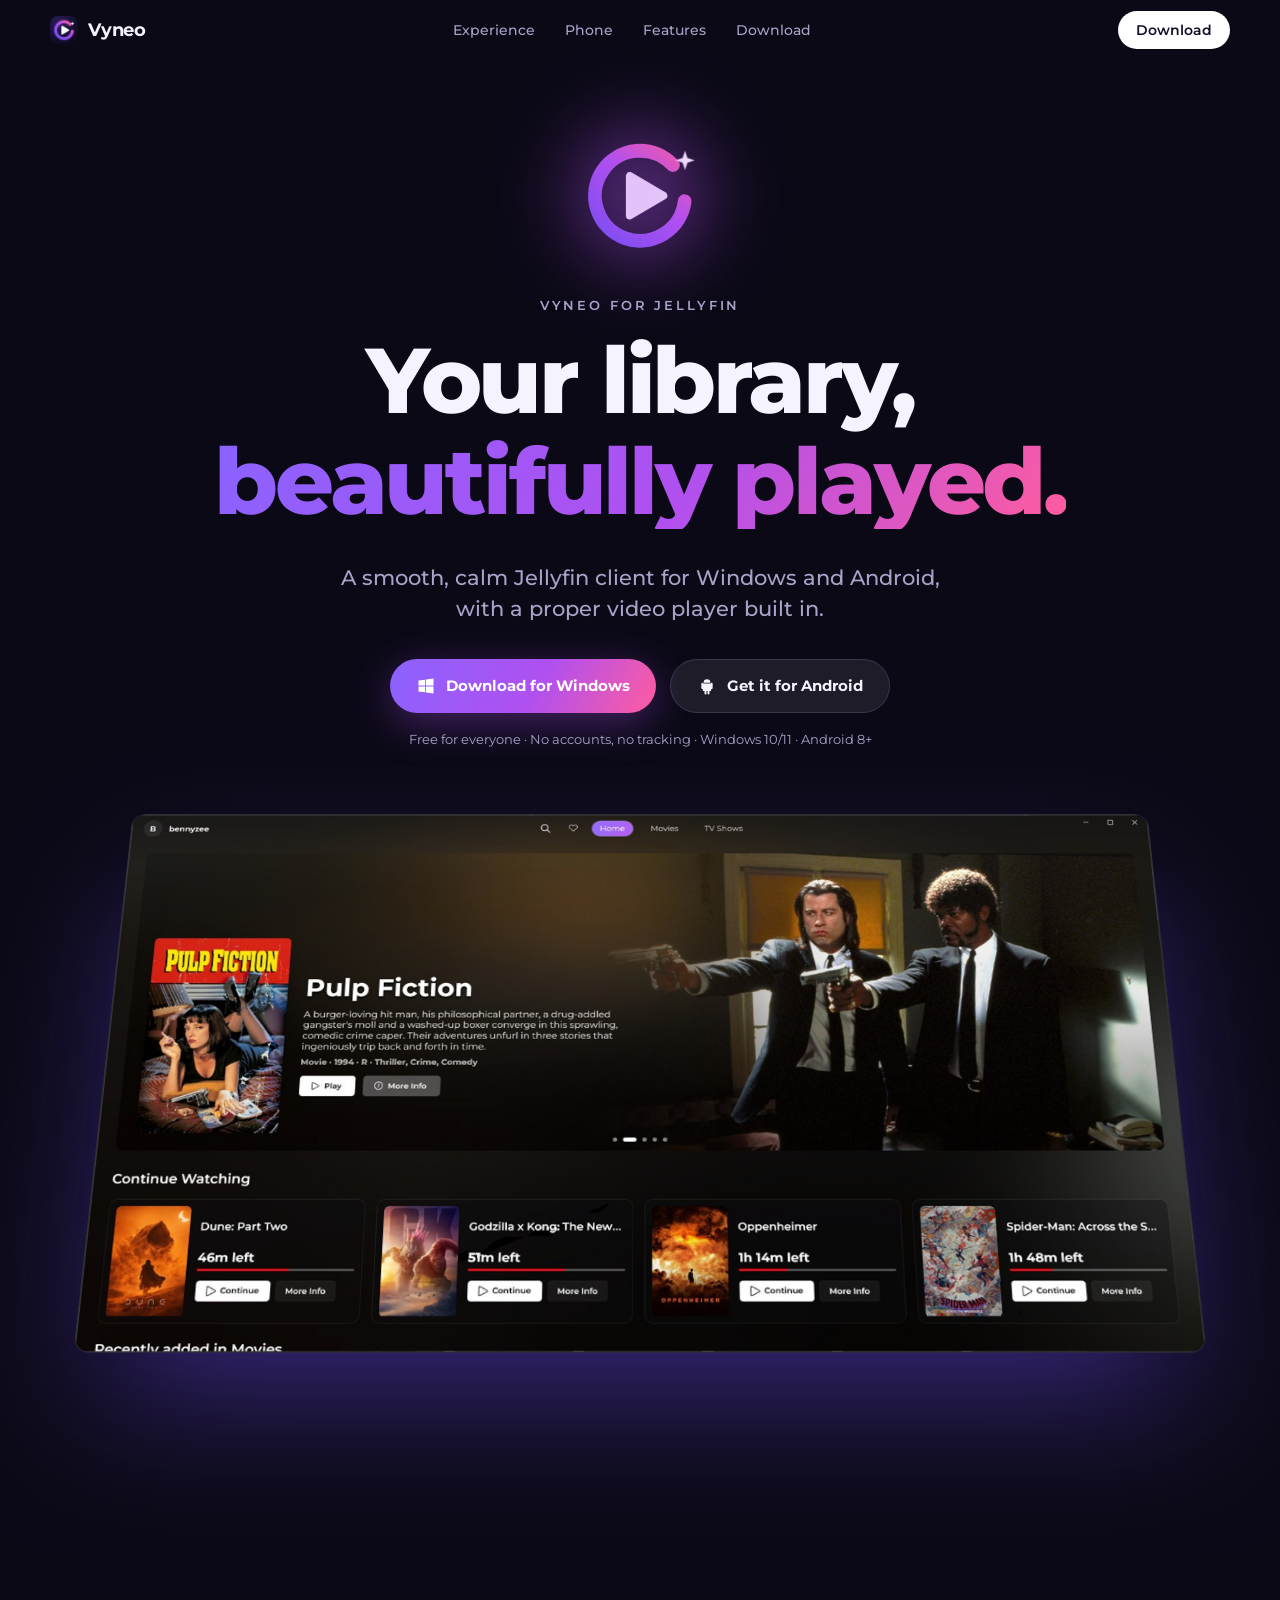
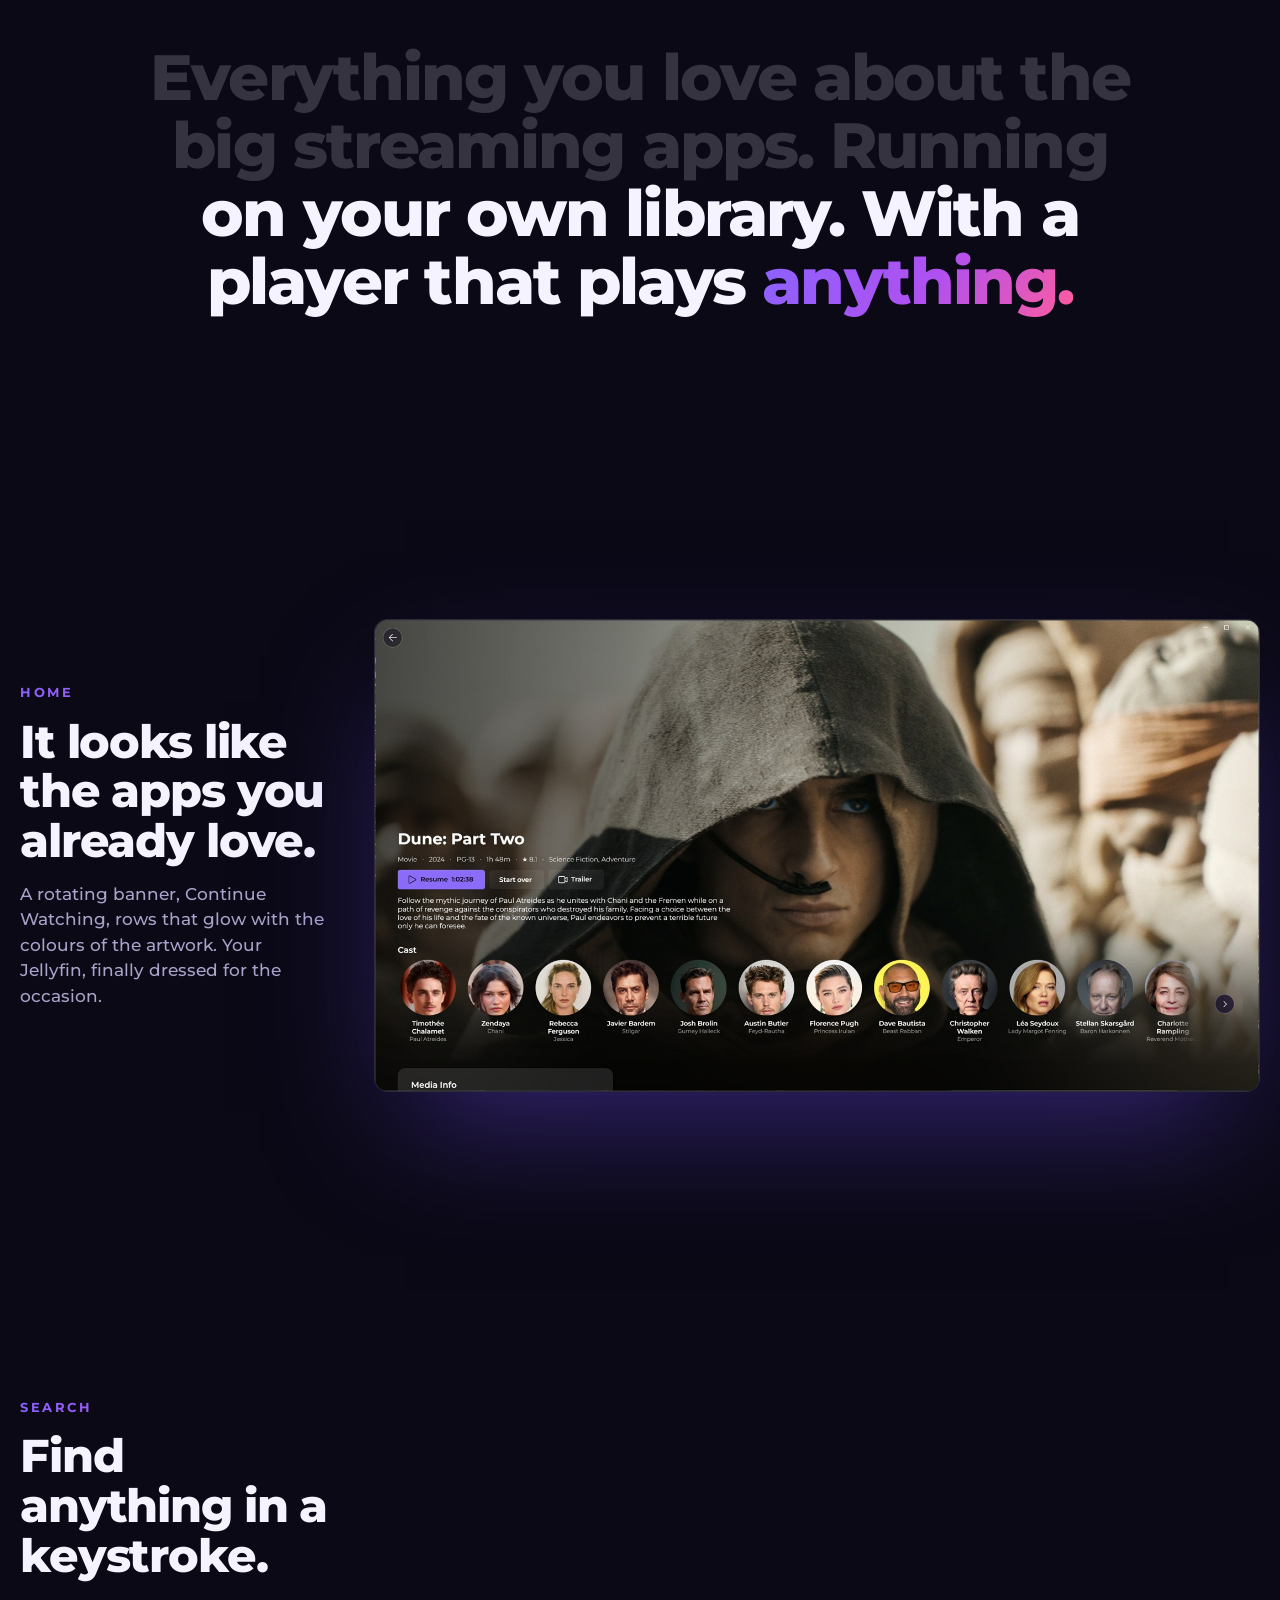
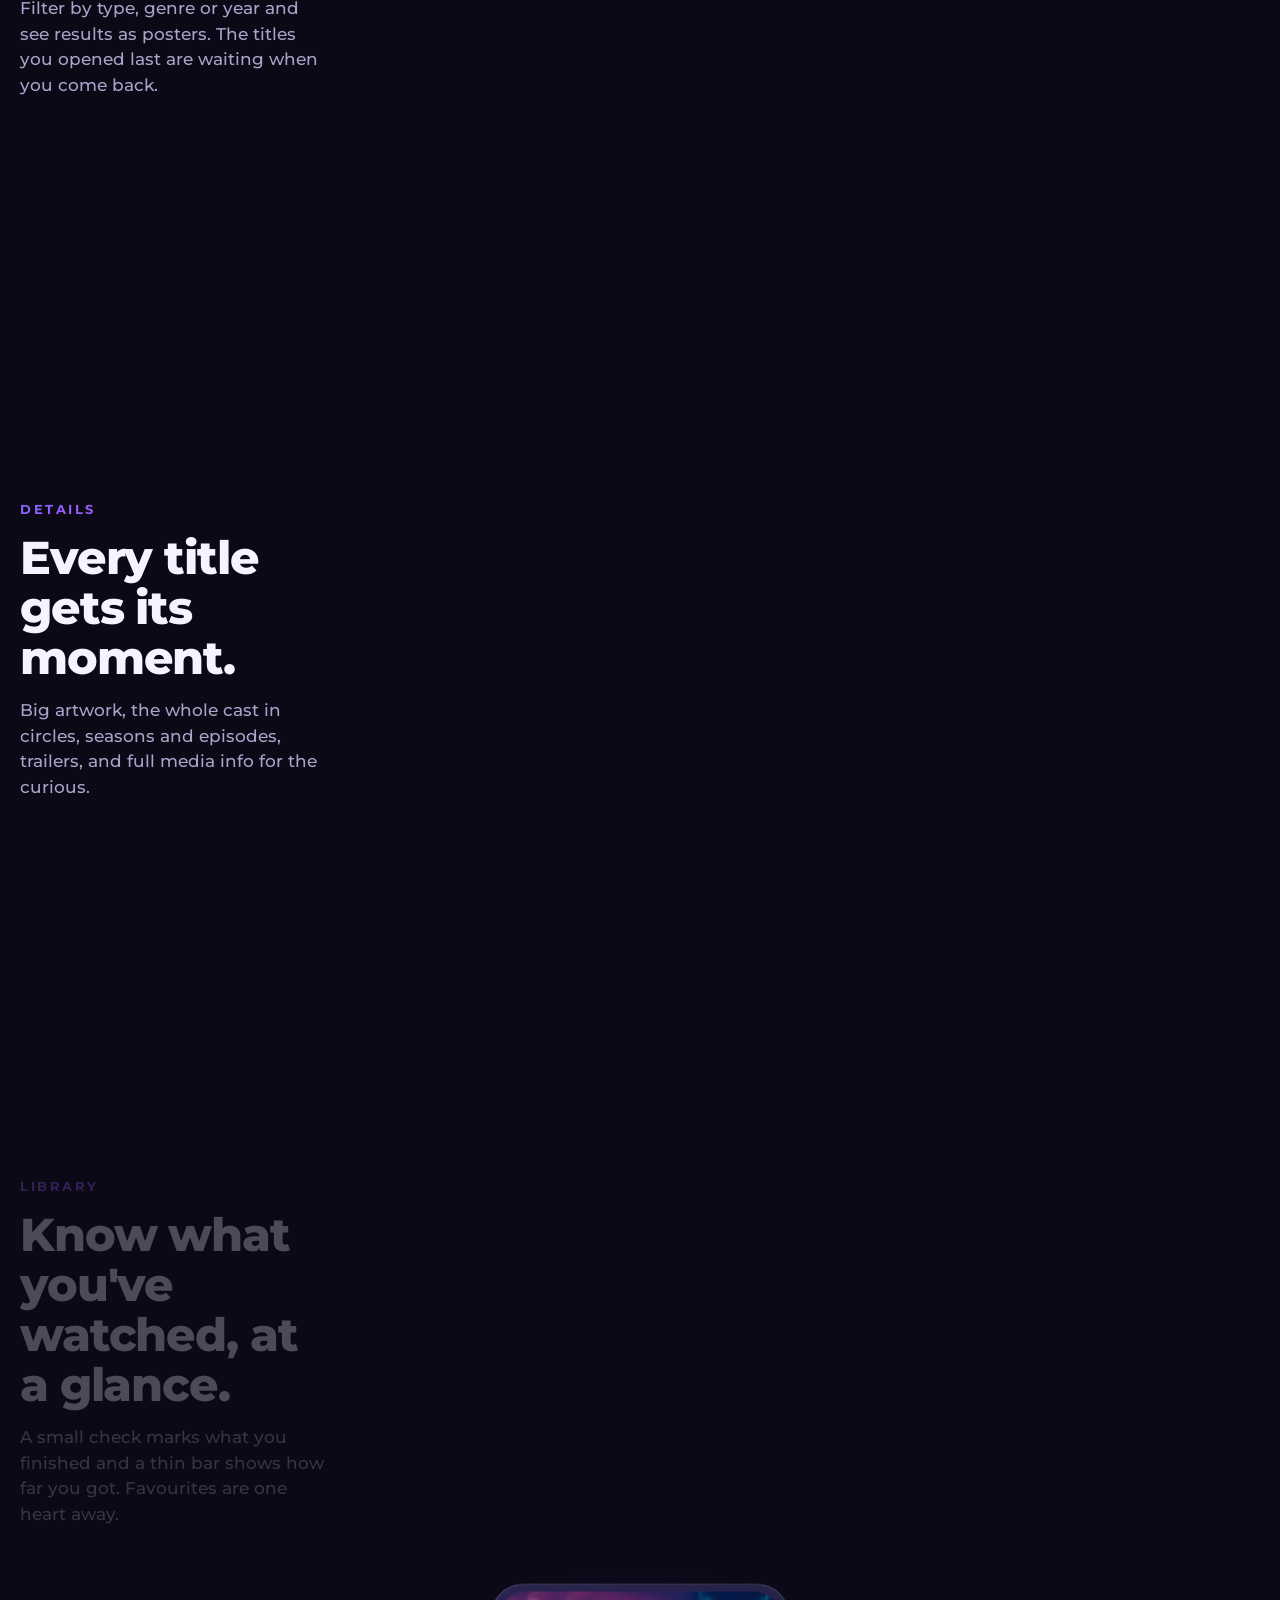
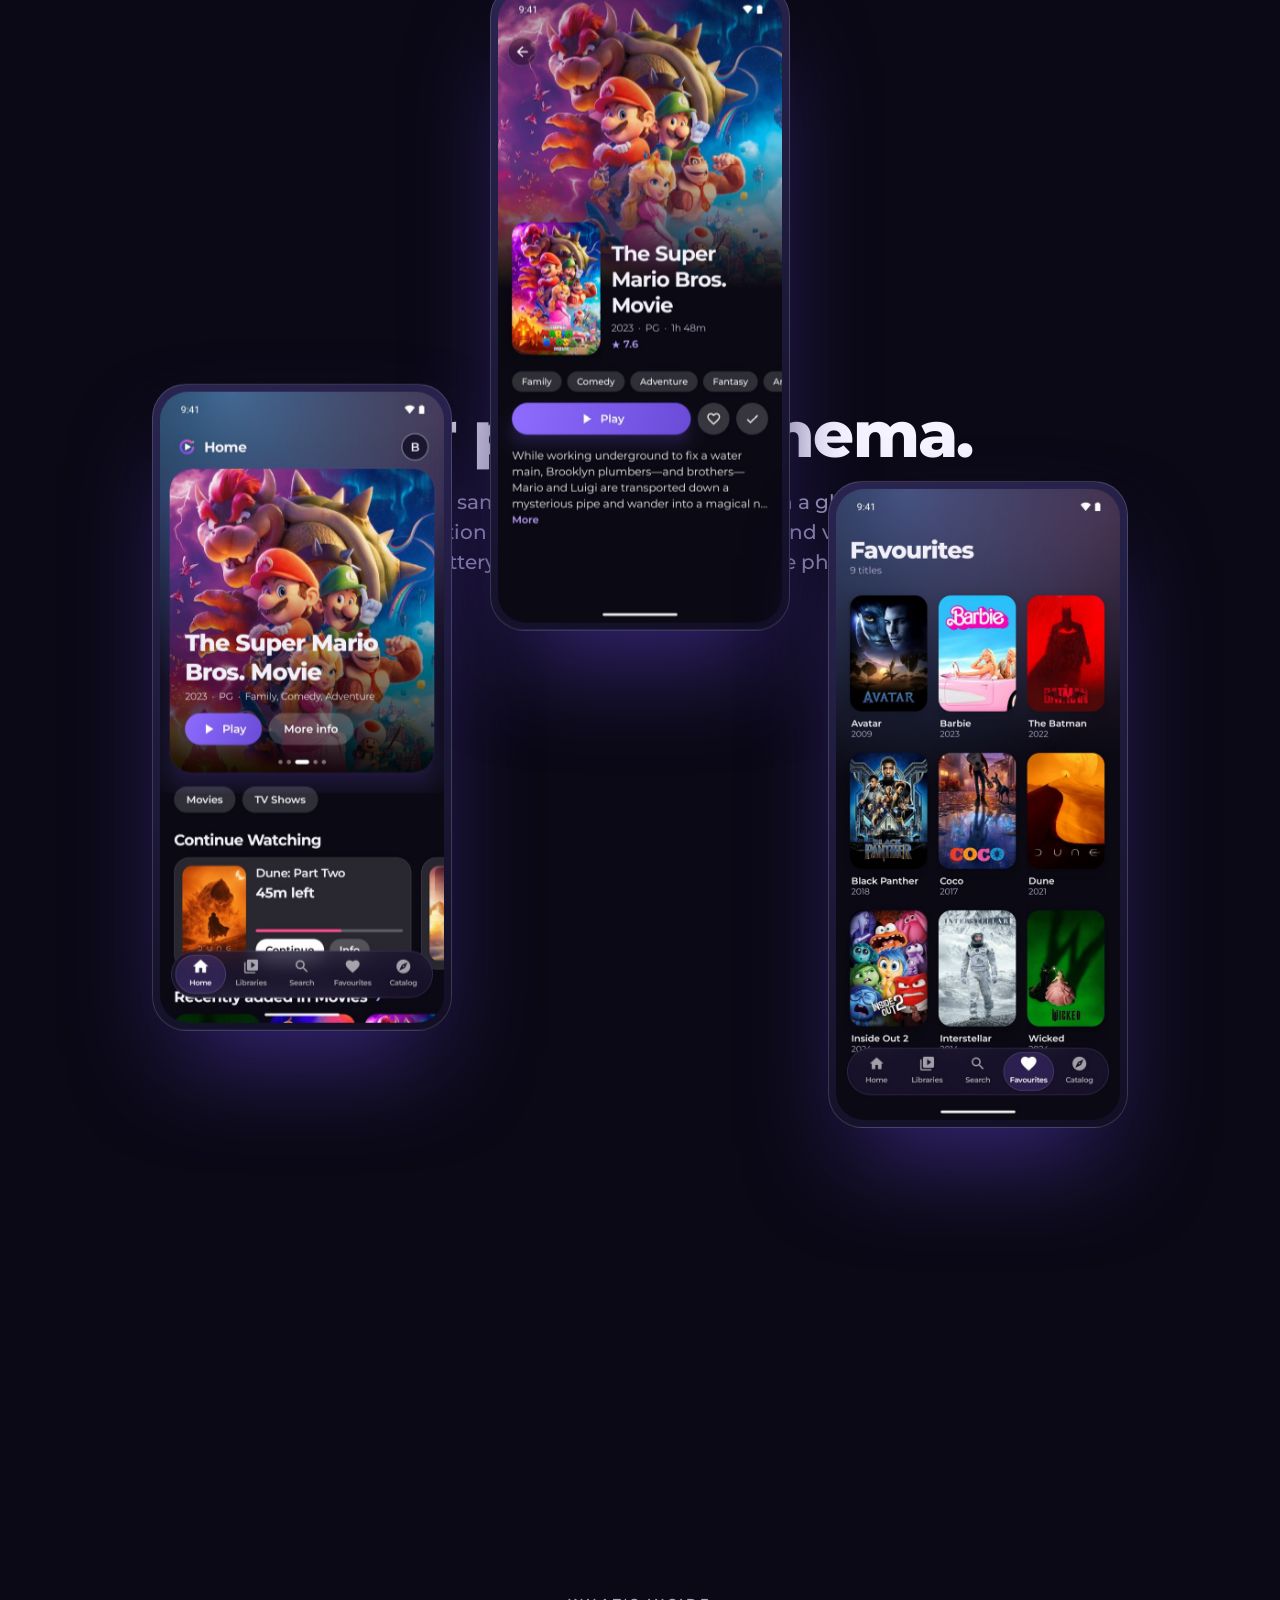
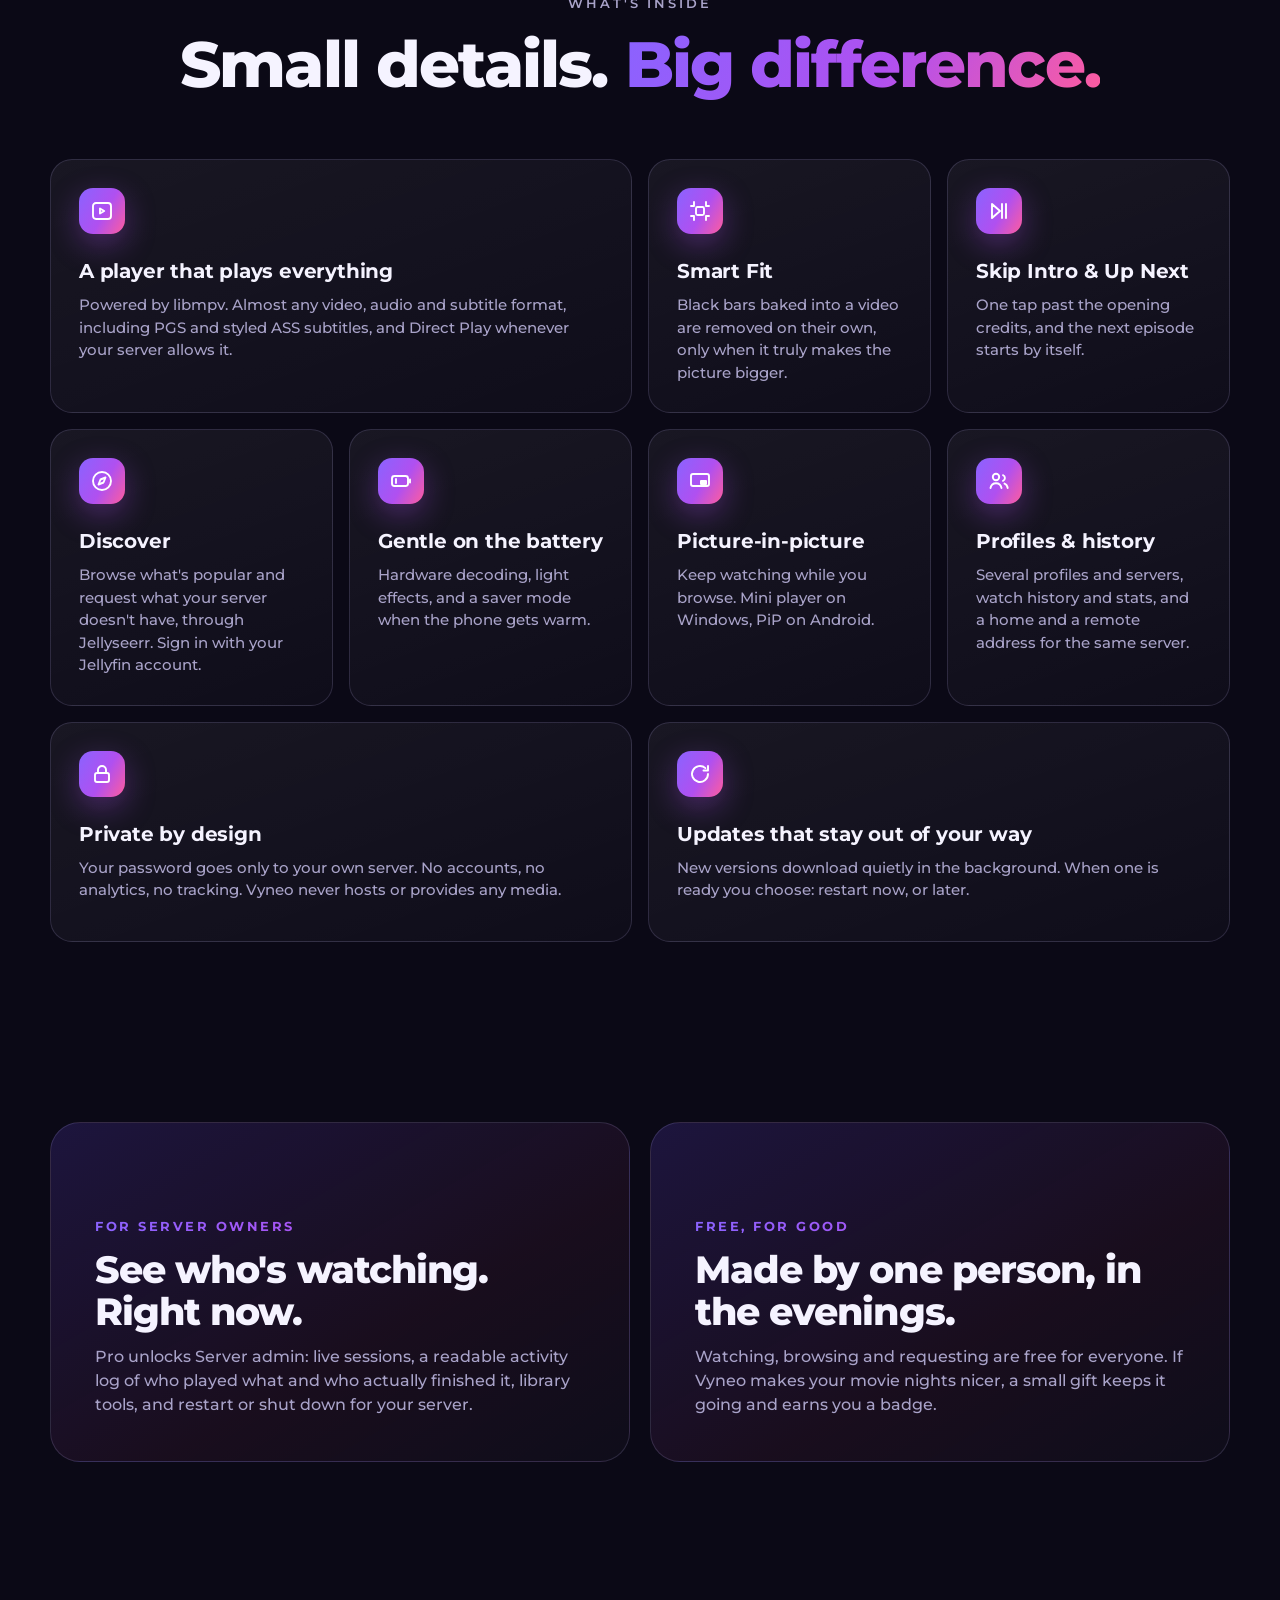
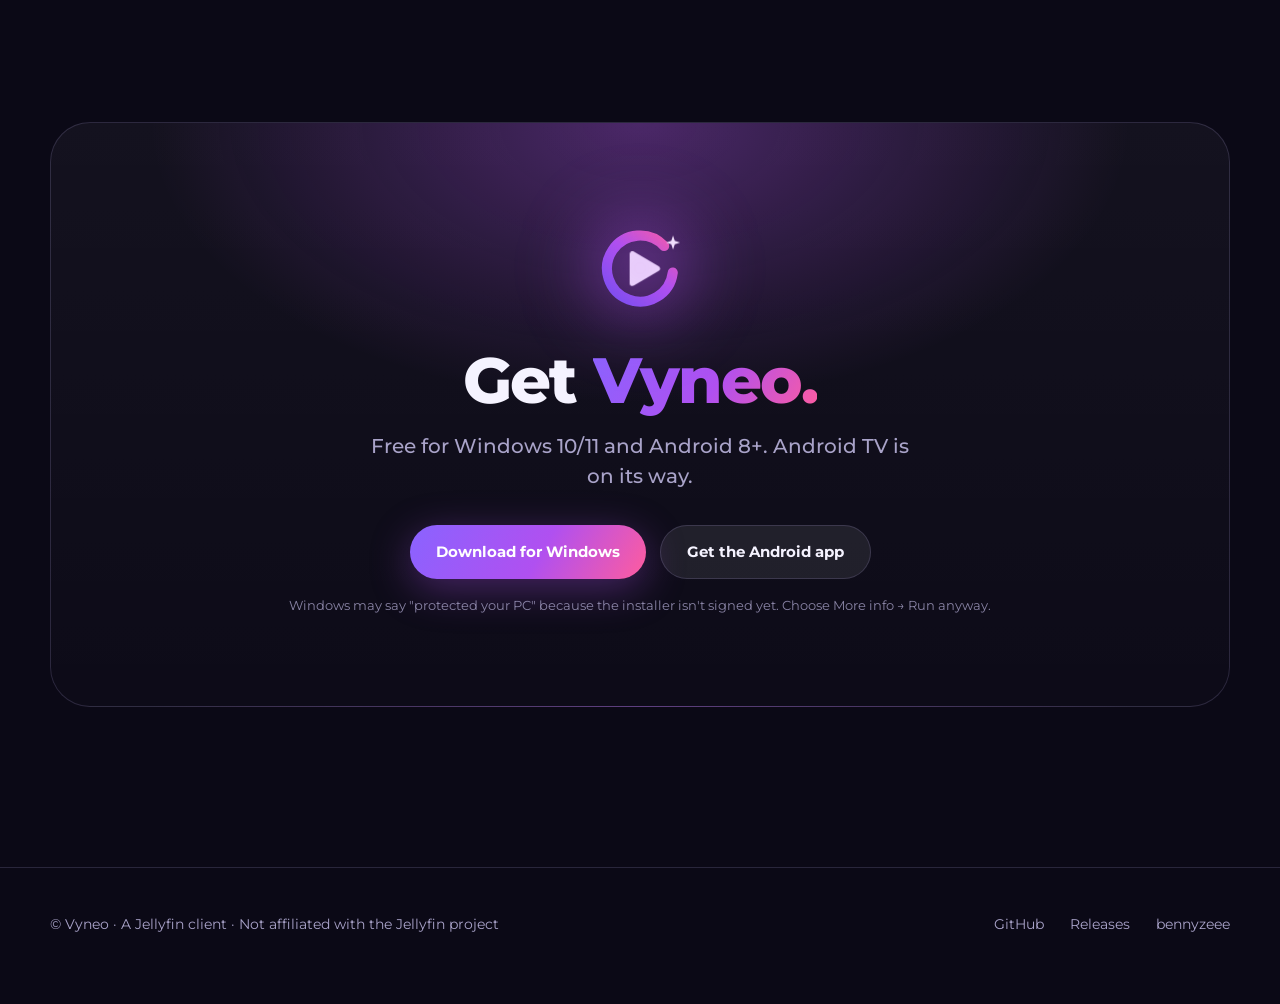
==== docs/index.html @ bcc2ca20 "Website for GitHub Pages" ====
<!doctype html>
<html lang="en">
<head>
<meta charset="utf-8">
<meta name="viewport" content="width=device-width, initial-scale=1">
<title>Vyneo — a Jellyfin client for Windows and Android</title>
<meta name="description" content="Vyneo is a beautiful Jellyfin client for Windows and Android with a real video player (libmpv) inside. Free, private, no tracking.">
<meta name="theme-color" content="#0b0916">
<meta property="og:title" content="Vyneo — a Jellyfin client for Windows and Android">
<meta property="og:description" content="Your Jellyfin library, the way it should feel. A smooth, calm client with a proper video player.">
<meta property="og:image" content="https://bennyzee.github.io/Vyneo/assets/social-preview.png">
<meta property="og:url" content="https://bennyzee.github.io/Vyneo/">
<link rel="canonical" href="https://bennyzee.github.io/Vyneo/">
<meta property="og:type" content="website">
<link rel="icon" href="assets/logo.png">
<style>
@font-face{font-family:Mont;src:url("fonts/Montserrat-Variable.ttf") format("truetype");font-weight:100 900;font-display:swap}
:root{
  --bg:#0b0916; --bg2:#12102a; --ink:#f5f3ff; --mute:#a9a3c9; --line:rgba(201,184,255,.16);
  --v1:#6D4DF0; --v2:#B050F0; --v3:#FF5C9E; --grad:linear-gradient(120deg,#8A63FF,#B050F0 55%,#FF5C9E);
  --r:22px; --ease:cubic-bezier(.2,.7,.2,1);
}
*{box-sizing:border-box;margin:0;padding:0}
html{scroll-behavior:smooth;background:var(--bg)}
body{font-family:Mont,system-ui,sans-serif;color:var(--ink);background:var(--bg);-webkit-font-smoothing:antialiased;overflow-x:hidden;line-height:1.5}
img{display:block;max-width:100%}
a{color:inherit;text-decoration:none}
.wrap{width:min(1180px,calc(100% - 48px));margin:0 auto}
.grad{background:var(--grad);-webkit-background-clip:text;background-clip:text;color:transparent}

/* ---------- ambient glow behind everything ---------- */
.aura{position:fixed;inset:0;z-index:-1;pointer-events:none;
  background:radial-gradient(900px 600px at 15% -5%,rgba(109,77,240,.35),transparent 70%),
             radial-gradient(800px 600px at 95% 35%,rgba(255,92,158,.16),transparent 70%),
             radial-gradient(900px 700px at 20% 105%,rgba(176,80,240,.22),transparent 70%)}

/* ---------- nav ---------- */
nav{position:fixed;top:0;left:0;right:0;z-index:50;transition:background .4s,backdrop-filter .4s,border-color .4s;border-bottom:1px solid transparent}
nav.solid{background:rgba(11,9,22,.66);backdrop-filter:saturate(180%) blur(22px);-webkit-backdrop-filter:saturate(180%) blur(22px);border-color:var(--line)}
nav .wrap{display:flex;align-items:center;justify-content:space-between;height:60px}
.brand{display:flex;align-items:center;gap:10px;font-weight:700;font-size:18px;letter-spacing:-.01em}
.brand img{width:28px;height:28px;border-radius:7px}
.links{display:flex;gap:30px;font-size:13.5px;color:var(--mute);font-weight:500}
.links a{transition:color .2s}.links a:hover{color:#fff}
.pill{display:inline-flex;align-items:center;gap:8px;padding:9px 18px;border-radius:99px;font-weight:600;font-size:13.5px;background:#fff;color:#14102b;transition:transform .25s var(--ease),box-shadow .25s}
.pill:hover{transform:scale(1.05);box-shadow:0 8px 30px rgba(176,80,240,.45)}

/* ---------- hero ---------- */
.hero{min-height:100svh;display:flex;flex-direction:column;align-items:center;text-align:center;padding:120px 0 0}
.halo{width:150px;height:150px;position:relative;margin-bottom:26px}
.halo svg{width:100%;height:100%;overflow:visible}
.halo::before{content:"";position:absolute;inset:-30%;border-radius:50%;background:radial-gradient(circle,rgba(176,80,240,.55),transparent 62%);filter:blur(30px);opacity:0;animation:glow 2.4s .9s forwards}
@keyframes glow{to{opacity:1}}
.ring{stroke-dasharray:1;stroke-dashoffset:1;animation:draw 1.5s .2s var(--ease) forwards}
@keyframes draw{to{stroke-dashoffset:0}}
.tri{transform-origin:520px 505px;transform:scale(0);animation:pop .7s 1.1s cubic-bezier(.3,1.6,.5,1) forwards}
.spark{transform-origin:800px 269px;transform:scale(0) rotate(-90deg);animation:spark .8s 1.35s cubic-bezier(.3,1.5,.5,1) forwards, twinkle 3.2s 2.6s ease-in-out infinite}
@keyframes pop{to{transform:scale(1)}}
@keyframes spark{to{transform:scale(1) rotate(0)}}
@keyframes twinkle{0%,100%{transform:scale(1) rotate(0)}50%{transform:scale(1.25) rotate(45deg)}}
.eyebrow{font-size:13px;letter-spacing:.22em;text-transform:uppercase;color:var(--mute);font-weight:600;margin-bottom:18px}
h1{font-size:clamp(40px,7.4vw,92px);line-height:1.02;font-weight:800;letter-spacing:-.035em;max-width:1000px}
h1 .l{display:block;overflow:hidden;padding-bottom:.08em}
h1 .l>span{display:block;transform:translateY(110%);animation:rise 1s var(--ease) forwards}
h1 .l:nth-child(2)>span{animation-delay:.12s}
@keyframes rise{to{transform:none}}
.sub{margin:26px auto 0;max-width:640px;font-size:clamp(16px,2vw,21px);color:var(--mute);font-weight:500}
.cta{display:flex;flex-wrap:wrap;gap:14px;justify-content:center;margin-top:34px}
.btn{display:inline-flex;align-items:center;gap:10px;padding:15px 26px;border-radius:99px;font-weight:700;font-size:15px;transition:transform .3s var(--ease),box-shadow .3s,background .3s}
.btn svg{width:20px;height:20px}
.btn.main{background:var(--grad);color:#fff;box-shadow:0 10px 40px rgba(176,80,240,.35)}
.btn.main:hover{transform:translateY(-3px) scale(1.03);box-shadow:0 18px 55px rgba(176,80,240,.55)}
.btn.ghost{background:rgba(255,255,255,.08);border:1px solid var(--line)}
.btn.ghost:hover{background:rgba(255,255,255,.14);transform:translateY(-3px)}
.fine{margin-top:18px;font-size:12.5px;color:var(--mute);opacity:.8}
.fade{opacity:0;transform:translateY(24px);animation:up 1s var(--ease) forwards}
@keyframes up{to{opacity:1;transform:none}}

.stage{margin-top:64px;width:min(1180px,calc(100% - 32px));perspective:1600px}
.screen{position:relative;border-radius:16px;overflow:hidden;border:1px solid rgba(255,255,255,.14);background:#0b0916;
  box-shadow:0 60px 140px -30px rgba(109,77,240,.55),0 30px 80px rgba(0,0,0,.6);
  transform:rotateX(calc((1 - var(--t,0))*18deg)) scale(calc(.86 + var(--t,0)*.14));transform-origin:50% 0;will-change:transform}
.screen img{width:100%;height:auto}
.screen::after{content:"";position:absolute;inset:0;background:linear-gradient(180deg,rgba(255,255,255,.07),transparent 30%);pointer-events:none}

/* ---------- reveal ---------- */
.rv{opacity:0;transform:translateY(40px);transition:opacity 1s var(--ease),transform 1s var(--ease);transition-delay:var(--d,0s)}
.rv.in{opacity:1;transform:none}

section{position:relative}
.big{font-size:clamp(32px,5.2vw,64px);line-height:1.06;font-weight:800;letter-spacing:-.03em}
.lede{font-size:clamp(16px,1.8vw,20px);color:var(--mute);font-weight:500;max-width:560px}

/* ---------- statement ---------- */
.statement{padding:200px 0 120px;text-align:center}
.statement .big{max-width:980px;margin:0 auto}
.statement .w{display:inline-block;opacity:.18;transition:opacity .5s}
.statement .w.on{opacity:1}

/* ---------- sticky story ---------- */
.story{padding:60px 0 100px}
.story .wrap{width:min(1560px,calc(100% - 40px));display:grid;grid-template-columns:minmax(280px,.7fr) 2fr;gap:44px;align-items:start}
.steps .step{min-height:78vh;display:flex;flex-direction:column;justify-content:center;opacity:.28;transition:opacity .6s var(--ease)}
.steps .step.act{opacity:1}
.step .tag{font-size:12.5px;letter-spacing:.2em;text-transform:uppercase;font-weight:700;margin-bottom:14px}
.step h3{font-size:clamp(28px,3.6vw,46px);line-height:1.08;font-weight:800;letter-spacing:-.025em;margin-bottom:16px}
.step p{color:var(--mute);font-size:17px;font-weight:500;max-width:440px}
.pin{position:sticky;top:10vh;height:80vh;display:flex;align-items:center}
.frame{position:relative;width:100%;aspect-ratio:1906/1016;border-radius:14px;overflow:hidden;border:1px solid rgba(255,255,255,.14);box-shadow:0 50px 120px -30px rgba(109,77,240,.5),0 24px 60px rgba(0,0,0,.55);background:#0b0916}
.frame img{position:absolute;inset:0;width:100%;height:100%;object-fit:cover;opacity:0;transform:scale(1.06);transition:opacity .8s var(--ease),transform 1.2s var(--ease)}
.frame img.act{opacity:1;transform:none}

/* ---------- phones ---------- */
.phones{padding:160px 0 120px;text-align:center}
.phones .lede{margin:18px auto 0}
.row{display:flex;justify-content:center;gap:clamp(14px,3vw,44px);margin-top:80px;align-items:flex-start}
.phone{width:min(27vw,300px);border-radius:34px;padding:7px;background:linear-gradient(160deg,#2a2550,#120f26);border:1px solid rgba(255,255,255,.16);box-shadow:0 50px 100px -25px rgba(109,77,240,.5),0 20px 50px rgba(0,0,0,.55);will-change:transform;transform:translateY(var(--y,0px))}
.phone img{border-radius:28px;width:100%;height:auto}
.phone:nth-child(2){margin-top:-50px}

/* ---------- bento ---------- */
.bento{padding:140px 0}
.bento .head{text-align:center;margin-bottom:60px}
.grid{display:grid;grid-template-columns:repeat(4,1fr);gap:16px}
.card{position:relative;padding:28px;border-radius:var(--r);background:linear-gradient(160deg,rgba(255,255,255,.06),rgba(255,255,255,.02));border:1px solid var(--line);overflow:hidden;min-height:220px;transition:transform .5s var(--ease),border-color .4s}
.card::before{content:"";position:absolute;inset:0;background:radial-gradient(400px circle at var(--mx,50%) var(--my,0%),rgba(176,80,240,.22),transparent 60%);opacity:0;transition:opacity .4s}
.card:hover{transform:translateY(-6px);border-color:rgba(201,184,255,.4)}
.card:hover::before{opacity:1}
.card.w2{grid-column:span 2}
.ico{width:46px;height:46px;border-radius:14px;display:grid;place-items:center;background:var(--grad);margin-bottom:22px;box-shadow:0 10px 30px rgba(176,80,240,.35)}
.ico svg{width:24px;height:24px;stroke:#fff;fill:none;stroke-width:1.9;stroke-linecap:round;stroke-linejoin:round}
.card h4{font-size:20px;font-weight:700;letter-spacing:-.01em;margin-bottom:8px}
.card p{color:var(--mute);font-size:15px;font-weight:500}

/* ---------- pro + privacy ---------- */
.duo{padding:40px 0 140px}
.duo .wrap{display:grid;grid-template-columns:1fr 1fr;gap:20px}
.panel{padding:44px;border-radius:30px;border:1px solid var(--line);background:linear-gradient(150deg,rgba(109,77,240,.18),rgba(255,92,158,.06) 60%,rgba(255,255,255,.02));min-height:340px;display:flex;flex-direction:column;justify-content:flex-end}
.panel .tag{font-size:12.5px;letter-spacing:.2em;text-transform:uppercase;font-weight:700;margin-bottom:12px}
.panel h3{font-size:clamp(26px,3vw,38px);line-height:1.1;font-weight:800;letter-spacing:-.025em;margin-bottom:12px}
.panel p{color:var(--mute);font-weight:500}

/* ---------- download ---------- */
.dl{padding:120px 0 160px;text-align:center}
.dl .box{position:relative;border-radius:40px;padding:90px 24px;border:1px solid var(--line);overflow:hidden;background:radial-gradient(700px 400px at 50% 0%,rgba(176,80,240,.35),transparent 70%),linear-gradient(180deg,rgba(255,255,255,.04),rgba(255,255,255,.01))}
.dl .halo{margin:0 auto 24px;width:110px;height:110px}
.dl .ring,.dl .tri,.dl .spark{animation-play-state:paused}
.dl .box.in .ring,.dl .box.in .tri,.dl .box.in .spark{animation-play-state:running}
.dl .lede{margin:16px auto 0}

footer{border-top:1px solid var(--line);padding:46px 0 70px;color:var(--mute);font-size:13.5px}
footer .wrap{display:flex;flex-wrap:wrap;gap:20px 40px;justify-content:space-between;align-items:center}
footer a:hover{color:#fff}
footer .fl{display:flex;gap:26px;flex-wrap:wrap}

/* ---------- small screens ---------- */
@media (max-width:900px){
  .links{display:none}
  .story .wrap{grid-template-columns:1fr}
  .pin{position:relative;top:0;height:auto;order:-1;margin-bottom:10px}
  .steps .step{min-height:auto;opacity:1;padding:26px 0}
  .grid{grid-template-columns:repeat(2,1fr)} .card.w2{grid-column:span 2}
  .duo .wrap{grid-template-columns:1fr}
  .row{gap:10px}.phone{width:30vw;border-radius:20px;padding:4px}.phone img{border-radius:16px}.phone:nth-child(2){margin-top:-24px}
  .statement{padding:140px 0 80px}
}
@media (max-width:560px){.grid{grid-template-columns:1fr}.card.w2{grid-column:auto}}
@media (prefers-reduced-motion:reduce){
  *{animation-duration:.001s!important;animation-delay:0s!important;transition-duration:.001s!important}
  .rv{opacity:1;transform:none}.screen{transform:none}
}
</style>
</head>
<body>
<div class="aura"></div>

<nav id="nav"><div class="wrap">
  <a class="brand" href="#top"><img src="assets/logo.png" alt="">Vyneo</a>
  <div class="links"><a href="#story">Experience</a><a href="#phone">Phone</a><a href="#features">Features</a><a href="#download">Download</a></div>
  <a class="pill" href="https://github.com/bennyzeee/Vyneo/releases/latest">Download</a>
</div></nav>

<header class="hero" id="top">
  <div class="halo" aria-hidden="true">
    <svg viewBox="0 0 1000 1000">
      <defs><linearGradient id="g" gradientUnits="userSpaceOnUse" x1="260" y1="820" x2="780" y2="220"><stop offset="0" stop-color="#6D4DF0"/><stop offset=".55" stop-color="#B050F0"/><stop offset="1" stop-color="#FF5C9E"/></linearGradient></defs>
      <path class="ring" pathLength="1" d="M 719.40 300.41 A 300 300 0 1 0 797.77 541.56" fill="none" stroke="url(#g)" stroke-width="92" stroke-linecap="round"/>
      <path class="tri" d="M432 373 L432 637 L656 505 Z" fill="#fff" stroke="#fff" stroke-width="52" stroke-linejoin="round"/>
      <path class="spark" d="M800 205 L816 253 L864 269 L816 285 L800 333 L784 285 L736 269 L784 253 Z" fill="#fff"/>
    </svg>
  </div>
  <p class="eyebrow fade" style="animation-delay:.5s">Vyneo for Jellyfin</p>
  <h1><span class="l"><span>Your library,</span></span><span class="l"><span class="grad">beautifully played.</span></span></h1>
  <p class="sub fade" style="animation-delay:.9s">A smooth, calm Jellyfin client for Windows and Android, with a proper video player built in.</p>
  <div class="cta fade" style="animation-delay:1.1s">
    <a class="btn main" href="https://github.com/bennyzeee/Vyneo/releases/latest"><svg viewBox="0 0 24 24" fill="currentColor"><path d="M3 5.5 11 4.4v7H3zM12 4.3 21 3v8.4h-9zM3 12.6h8v7L3 18.5zM12 12.6h9V21l-9-1.3z"/></svg>Download for Windows</a>
    <a class="btn ghost" href="https://github.com/bennyzeee/Vyneo/releases/latest"><svg viewBox="0 0 24 24" fill="currentColor"><path d="M7 9h10v8a1 1 0 0 1-1 1h-1v3a1.2 1.2 0 0 1-2.4 0v-3h-1.2v3a1.2 1.2 0 0 1-2.4 0v-3H8a1 1 0 0 1-1-1zM5.2 9.3a1.2 1.2 0 0 1 2.4 0v5a1.2 1.2 0 0 1-2.4 0zm11.2 0a1.2 1.2 0 0 1 2.4 0v5a1.2 1.2 0 0 1-2.4 0zM8 8a4 4 0 0 1 8 0zm2.2-5 .9 1.5m2.7-1.5-.9 1.5" /></svg>Get it for Android</a>
  </div>
  <p class="fine fade" style="animation-delay:1.3s">Free for everyone · No accounts, no tracking · Windows 10/11 · Android 8+</p>
  <div class="stage fade" style="animation-delay:1.4s"><div class="screen" id="heroShot"><img src="assets/win-home.jpg" alt="Vyneo on Windows: the Home screen"></div></div>
</header>

<section class="statement">
  <div class="wrap"><p class="big" id="statement">Everything you love about the big streaming apps. Running on your own library. With a player that plays <span class="grad">anything.</span></p></div>
</section>

<section class="story" id="story">
  <div class="wrap">
    <div class="steps">
      <div class="step act" data-i="0"><span class="tag grad">Home</span><h3>It looks like the apps you already love.</h3><p>A rotating banner, Continue Watching, rows that glow with the colours of the artwork. Your Jellyfin, finally dressed for the occasion.</p></div>
      <div class="step" data-i="1"><span class="tag grad">Search</span><h3>Find anything in a keystroke.</h3><p>Filter by type, genre or year and see results as posters. The titles you opened last are waiting when you come back.</p></div>
      <div class="step" data-i="2"><span class="tag grad">Details</span><h3>Every title gets its moment.</h3><p>Big artwork, the whole cast in circles, seasons and episodes, trailers, and full media info for the curious.</p></div>
      <div class="step" data-i="3"><span class="tag grad">Library</span><h3>Know what you've watched, at a glance.</h3><p>A small check marks what you finished and a thin bar shows how far you got. Favourites are one heart away.</p></div>
    </div>
    <div class="pin"><div class="frame" id="frame">
      <img class="act" src="assets/win-rows.jpg" alt="Home rows">
      <img src="assets/win-search.jpg" alt="Search">
      <img src="assets/win-details.jpg" alt="Movie details">
      <img src="assets/win-movies.jpg" alt="Library">
    </div></div>
  </div>
</section>

<section class="phones" id="phone">
  <div class="wrap">
    <p class="eyebrow rv">On your phone</p>
    <h2 class="big rv" style="--d:.05s">Your pocket cinema.</h2>
    <p class="lede rv" style="--d:.1s">The same calm look on Android, with a glass navigation bar, gestures for brightness and volume, and a battery saver that eases off when the phone runs warm.</p>
    <div class="row" id="phoneRow">
      <div class="phone" data-s="0.06"><img src="assets/phone-home.jpg" alt="Vyneo on Android: Home"></div>
      <div class="phone" data-s="0.14"><img src="assets/phone-details.jpg" alt="A movie page"></div>
      <div class="phone" data-s="0.04"><img src="assets/phone-favourites.jpg" alt="Favourites"></div>
    </div>
  </div>
</section>

<section class="bento" id="features">
  <div class="wrap">
    <div class="head"><p class="eyebrow rv">What's inside</p><h2 class="big rv" style="--d:.05s">Small details. <span class="grad">Big difference.</span></h2></div>
    <div class="grid">
      <div class="card w2 rv"><div class="ico"><svg viewBox="0 0 24 24"><rect x="3" y="4" width="18" height="16" rx="3"/><path d="M10 9.5v5l4.2-2.5z"/></svg></div><h4>A player that plays everything</h4><p>Powered by libmpv. Almost any video, audio and subtitle format, including PGS and styled ASS subtitles, and Direct Play whenever your server allows it.</p></div>
      <div class="card rv" style="--d:.06s"><div class="ico"><svg viewBox="0 0 24 24"><path d="M6 3v4H3M18 3v4h3M6 21v-4H3M18 21v-4h3"/><rect x="8" y="8" width="8" height="8" rx="1.5"/></svg></div><h4>Smart Fit</h4><p>Black bars baked into a video are removed on their own, only when it truly makes the picture bigger.</p></div>
      <div class="card rv" style="--d:.1s"><div class="ico"><svg viewBox="0 0 24 24"><path d="M5 5l8 7-8 7zM15 5v14M19 5v14"/></svg></div><h4>Skip Intro &amp; Up Next</h4><p>One tap past the opening credits, and the next episode starts by itself.</p></div>
      <div class="card rv"><div class="ico"><svg viewBox="0 0 24 24"><circle cx="12" cy="12" r="9"/><path d="M15.5 8.5 13.5 13.5 8.5 15.5 10.5 10.5z"/></svg></div><h4>Discover</h4><p>Browse what's popular and request what your server doesn't have, through Jellyseerr. Sign in with your Jellyfin account.</p></div>
      <div class="card rv" style="--d:.06s"><div class="ico"><svg viewBox="0 0 24 24"><rect x="3" y="7" width="16" height="10" rx="2.5"/><path d="M21 10.5v3M7 10v4"/></svg></div><h4>Gentle on the battery</h4><p>Hardware decoding, light effects, and a saver mode when the phone gets warm.</p></div>
      <div class="card rv" style="--d:.1s"><div class="ico"><svg viewBox="0 0 24 24"><rect x="3" y="5" width="18" height="12" rx="2"/><rect x="12" y="11" width="7" height="5" rx="1" fill="#fff" stroke="none"/></svg></div><h4>Picture-in-picture</h4><p>Keep watching while you browse. Mini player on Windows, PiP on Android.</p></div>
      <div class="card rv" style="--d:.14s"><div class="ico"><svg viewBox="0 0 24 24"><circle cx="9" cy="8" r="3.2"/><path d="M3.5 19c.6-3.2 3-4.8 5.5-4.8s4.9 1.6 5.5 4.8M16 6.2a3 3 0 0 1 0 5.6M17.5 14.6c1.8.6 2.8 2.2 3.2 4.4"/></svg></div><h4>Profiles &amp; history</h4><p>Several profiles and servers, watch history and stats, and a home and a remote address for the same server.</p></div>
      <div class="card w2 rv"><div class="ico"><svg viewBox="0 0 24 24"><rect x="5" y="11" width="14" height="9" rx="2"/><path d="M8 11V8a4 4 0 0 1 8 0v3"/></svg></div><h4>Private by design</h4><p>Your password goes only to your own server. No accounts, no analytics, no tracking. Vyneo never hosts or provides any media.</p></div>
      <div class="card w2 rv" style="--d:.08s"><div class="ico"><svg viewBox="0 0 24 24"><path d="M20 12a8 8 0 1 1-2.6-5.9M20 4v4.5h-4.5"/></svg></div><h4>Updates that stay out of your way</h4><p>New versions download quietly in the background. When one is ready you choose: restart now, or later.</p></div>
    </div>
  </div>
</section>

<section class="duo">
  <div class="wrap">
    <div class="panel rv"><span class="tag grad">For server owners</span><h3>See who's watching. Right now.</h3><p>Pro unlocks Server admin: live sessions, a readable activity log of who played what and who actually finished it, library tools, and restart or shut down for your server.</p></div>
    <div class="panel rv" style="--d:.1s"><span class="tag grad">Free, for good</span><h3>Made by one person, in the evenings.</h3><p>Watching, browsing and requesting are free for everyone. If Vyneo makes your movie nights nicer, a small gift keeps it going and earns you a badge.</p></div>
  </div>
</section>

<section class="dl" id="download">
  <div class="wrap"><div class="box rv" id="dlBox">
    <div class="halo" aria-hidden="true"><svg viewBox="0 0 1000 1000"><path class="ring" pathLength="1" d="M 719.40 300.41 A 300 300 0 1 0 797.77 541.56" fill="none" stroke="url(#g)" stroke-width="92" stroke-linecap="round"/><path class="tri" d="M432 373 L432 637 L656 505 Z" fill="#fff" stroke="#fff" stroke-width="52" stroke-linejoin="round"/><path class="spark" d="M800 205 L816 253 L864 269 L816 285 L800 333 L784 285 L736 269 L784 253 Z" fill="#fff"/></svg></div>
    <h2 class="big">Get <span class="grad">Vyneo.</span></h2>
    <p class="lede">Free for Windows 10/11 and Android 8+. Android TV is on its way.</p>
    <div class="cta">
      <a class="btn main" href="https://github.com/bennyzeee/Vyneo/releases/latest">Download for Windows</a>
      <a class="btn ghost" href="https://github.com/bennyzeee/Vyneo/releases/latest">Get the Android app</a>
    </div>
    <p class="fine">Windows may say "protected your PC" because the installer isn't signed yet. Choose More info → Run anyway.</p>
  </div></div>
</section>

<footer><div class="wrap">
  <div>© Vyneo · A Jellyfin client · Not affiliated with the Jellyfin project</div>
  <div class="fl"><a href="https://github.com/bennyzeee/Vyneo">GitHub</a><a href="https://github.com/bennyzeee/Vyneo/releases">Releases</a><a href="https://github.com/bennyzeee">bennyzeee</a></div>
</div></footer>

<script>
(() => {
  const $ = (s, r = document) => r.querySelector(s), $$ = (s, r = document) => [...r.querySelectorAll(s)];
  const reduce = matchMedia('(prefers-reduced-motion: reduce)').matches;

  // nav turns to glass once you scroll
  const nav = $('#nav');
  const onScroll = () => nav.classList.toggle('solid', scrollY > 24);
  addEventListener('scroll', onScroll, { passive: true }); onScroll();

  // reveal on scroll
  const io = new IntersectionObserver(es => es.forEach(e => { if (e.isIntersecting) { e.target.classList.add('in'); io.unobserve(e.target); } }), { threshold: .18 });
  $$('.rv').forEach(el => io.observe(el));

  // the statement lights up word by word
  const st = $('#statement');
  const wrapWords = node => {
    [...node.childNodes].forEach(n => {
      if (n.nodeType === 3) {
        const f = document.createDocumentFragment();
        n.textContent.split(/(\s+)/).forEach(t => { if (!t.trim()) { f.append(t); return; } const s = document.createElement('span'); s.className = 'w'; s.textContent = t; f.append(s); });
        n.replaceWith(f);
      } else if (n.nodeType === 1) wrapWords(n);
    });
  };
  wrapWords(st);
  const words = $$('.w', st);

  // sticky story: the step in the middle of the screen decides the picture
  const steps = $$('.step'), shots = $$('#frame img');
  const stepIO = new IntersectionObserver(es => es.forEach(e => {
    if (!e.isIntersecting) return;
    const i = +e.target.dataset.i;
    steps.forEach((s, k) => s.classList.toggle('act', k === i));
    shots.forEach((s, k) => s.classList.toggle('act', k === i));
  }), { rootMargin: '-45% 0px -45% 0px' });
  steps.forEach(s => stepIO.observe(s));

  // bento cards follow the pointer with a soft light
  $$('.card').forEach(c => c.addEventListener('pointermove', e => { const r = c.getBoundingClientRect(); c.style.setProperty('--mx', (e.clientX - r.left) + 'px'); c.style.setProperty('--my', (e.clientY - r.top) + 'px'); }));

  // download box draws its logo when it arrives
  const box = $('#dlBox'); new IntersectionObserver((es, o) => es.forEach(e => { if (e.isIntersecting) { box.classList.add('in'); o.disconnect(); } }), { threshold: .4 }).observe(box);

  // scroll-driven motion: hero screen tilts up, statement words, phones drift
  const hero = $('#heroShot'), phones = $$('.phone'), clamp = (x, a = 0, b = 1) => Math.min(b, Math.max(a, x));
  let ticking = false;
  const frame = () => {
    ticking = false;
    const vh = innerHeight;
    const hr = hero.getBoundingClientRect();
    hero.style.setProperty('--t', reduce ? 1 : clamp(1 - (hr.top - vh * .12) / (vh * .75)).toFixed(3));
    const sr = st.getBoundingClientRect();
    const p = clamp((vh * .85 - sr.top) / (sr.height + vh * .3));
    const n = Math.floor(p * words.length * 1.25);
    words.forEach((w, i) => w.classList.toggle('on', i < n));
    phones.forEach(ph => { const r = ph.getBoundingClientRect(); const d = (r.top + r.height / 2 - vh / 2) * +ph.dataset.s; ph.style.setProperty('--y', (reduce ? 0 : -d).toFixed(1) + 'px'); });
  };
  const req = () => { if (!ticking) { ticking = true; requestAnimationFrame(frame); } };
  addEventListener('scroll', req, { passive: true }); addEventListener('resize', req); frame();
})();
</script>
</body>
</html>
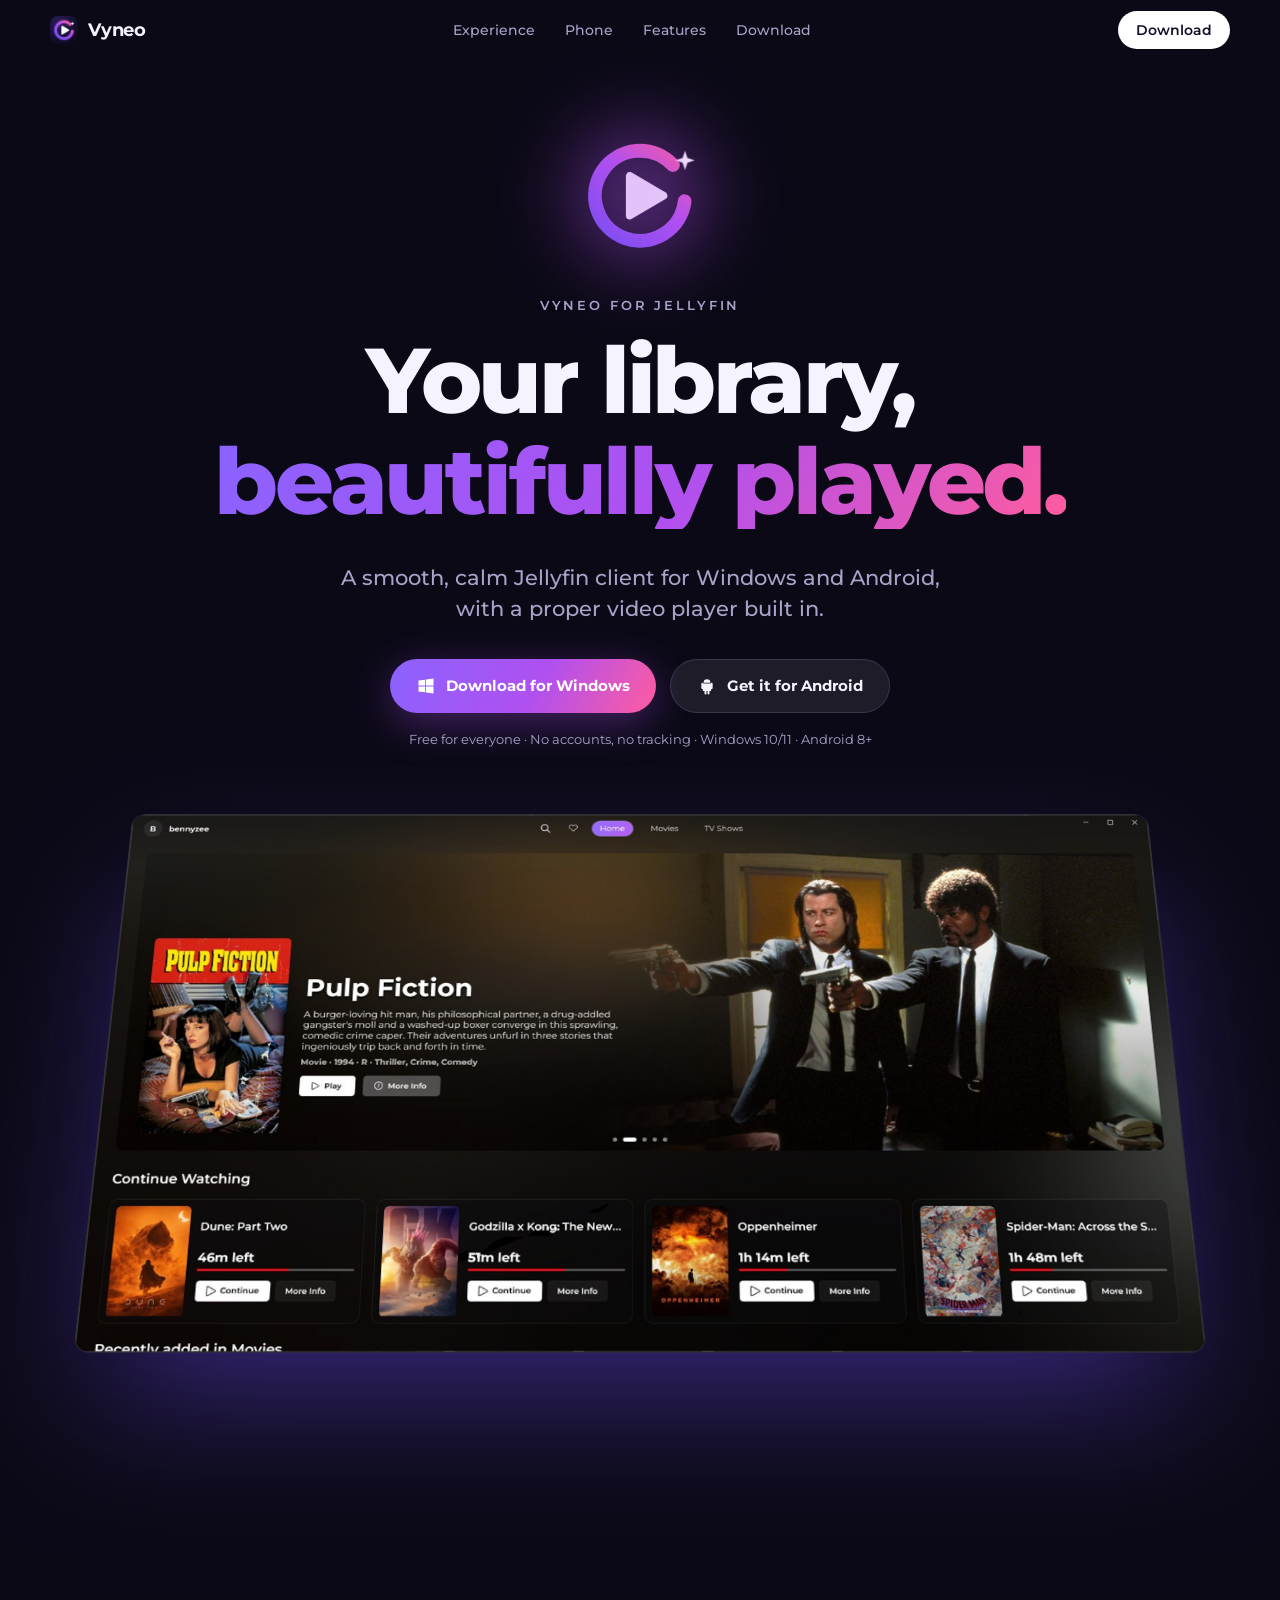
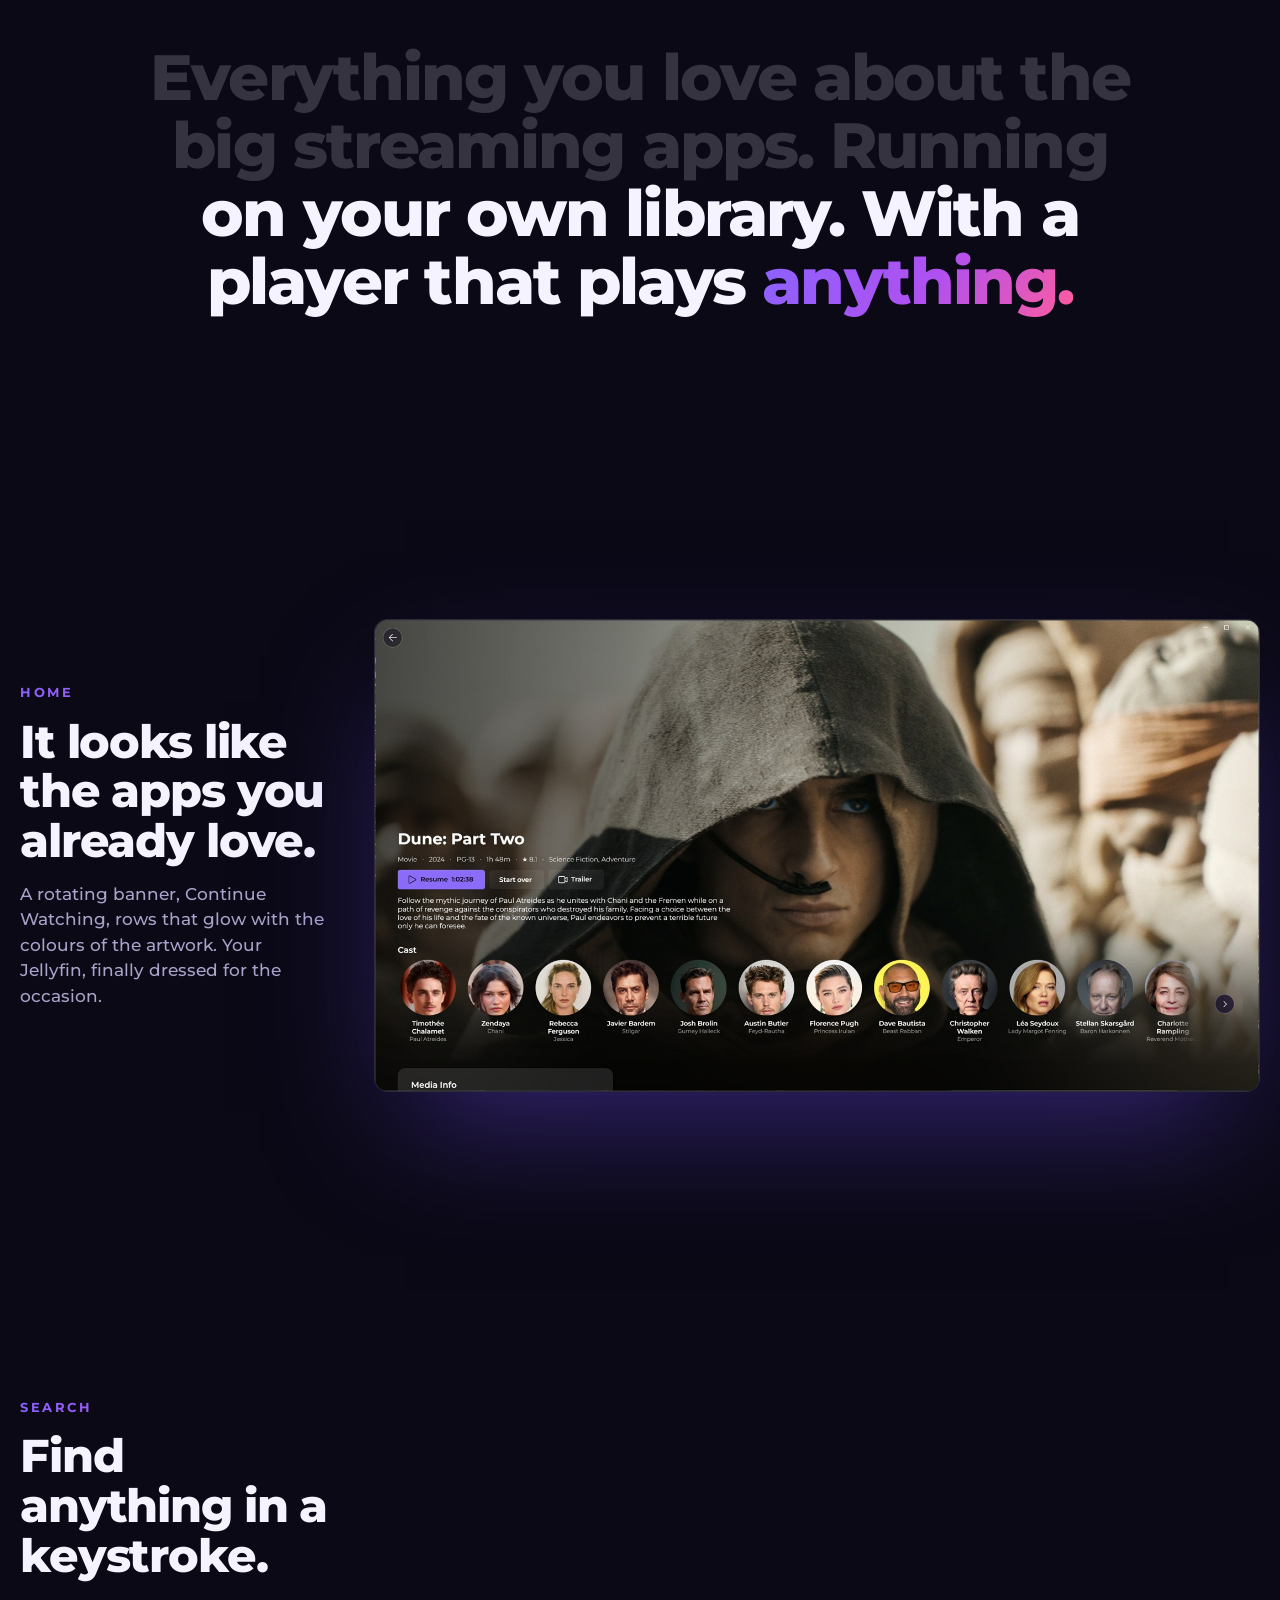
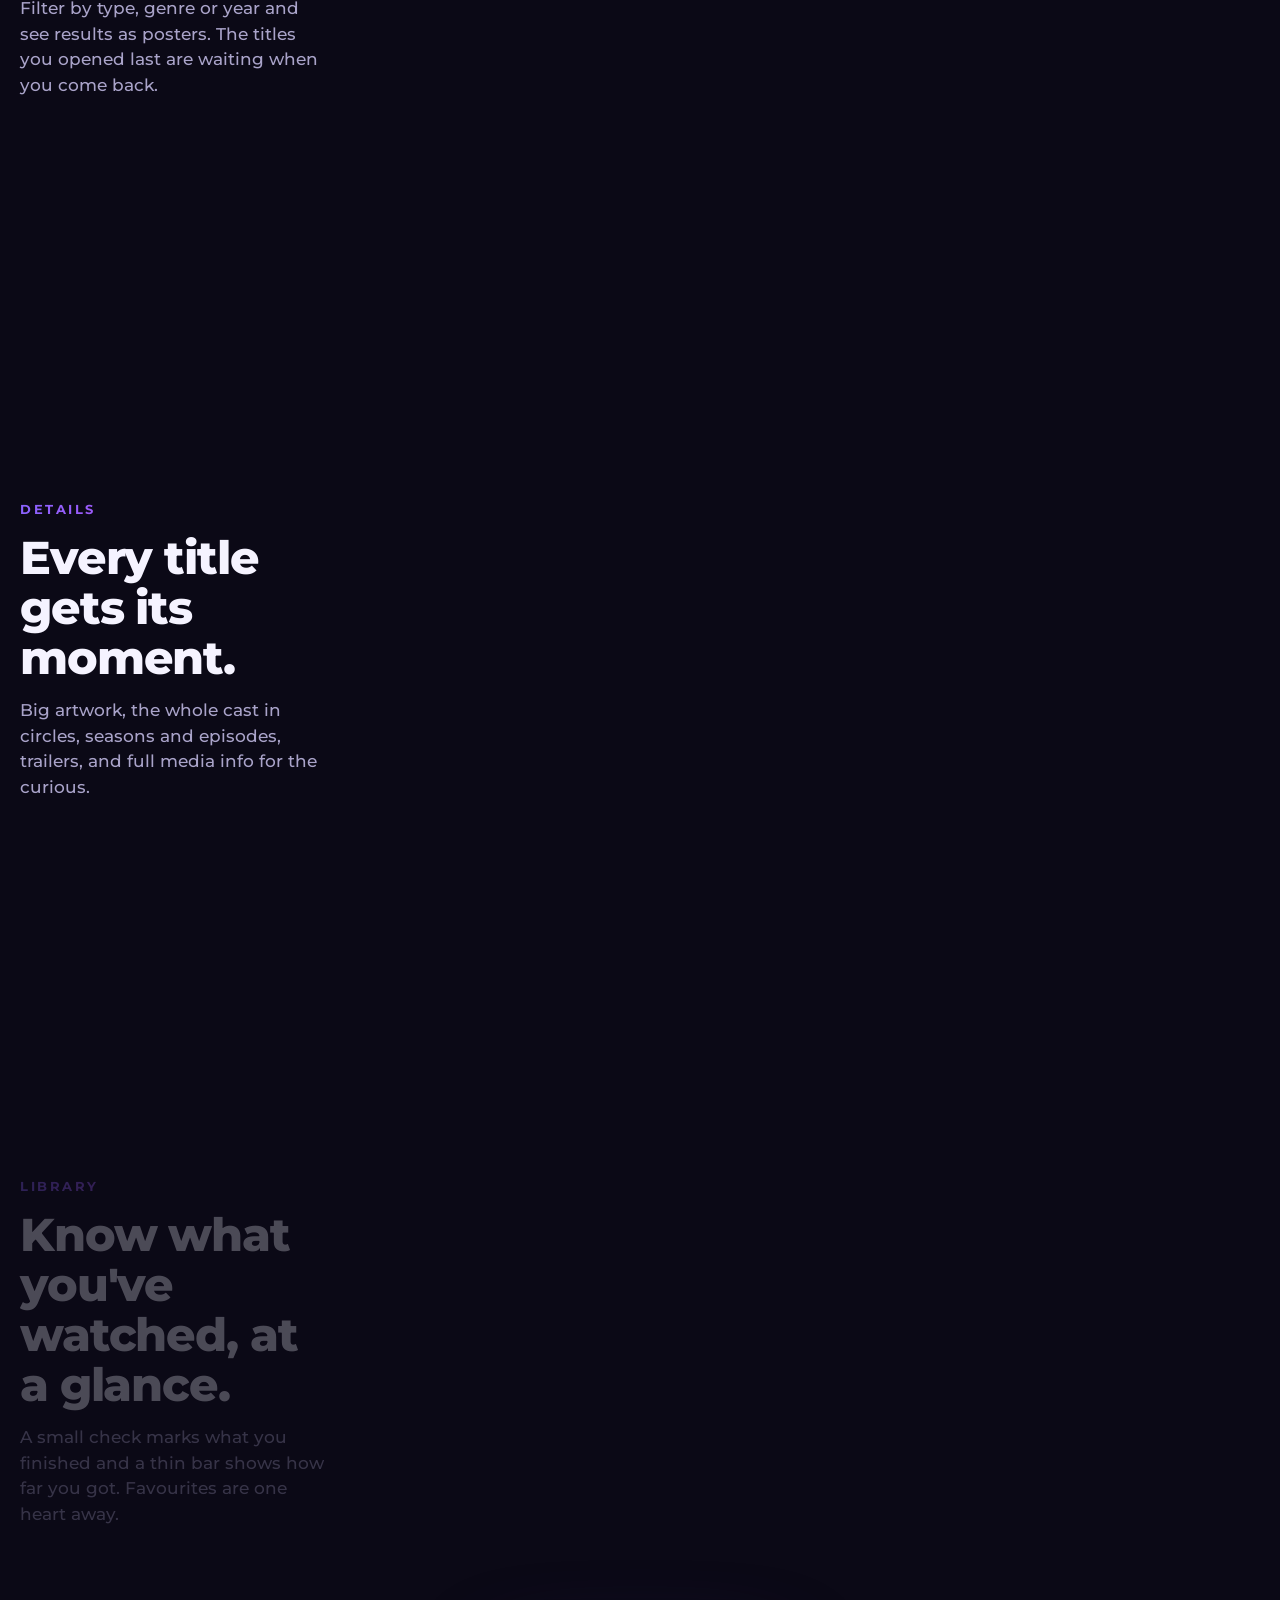
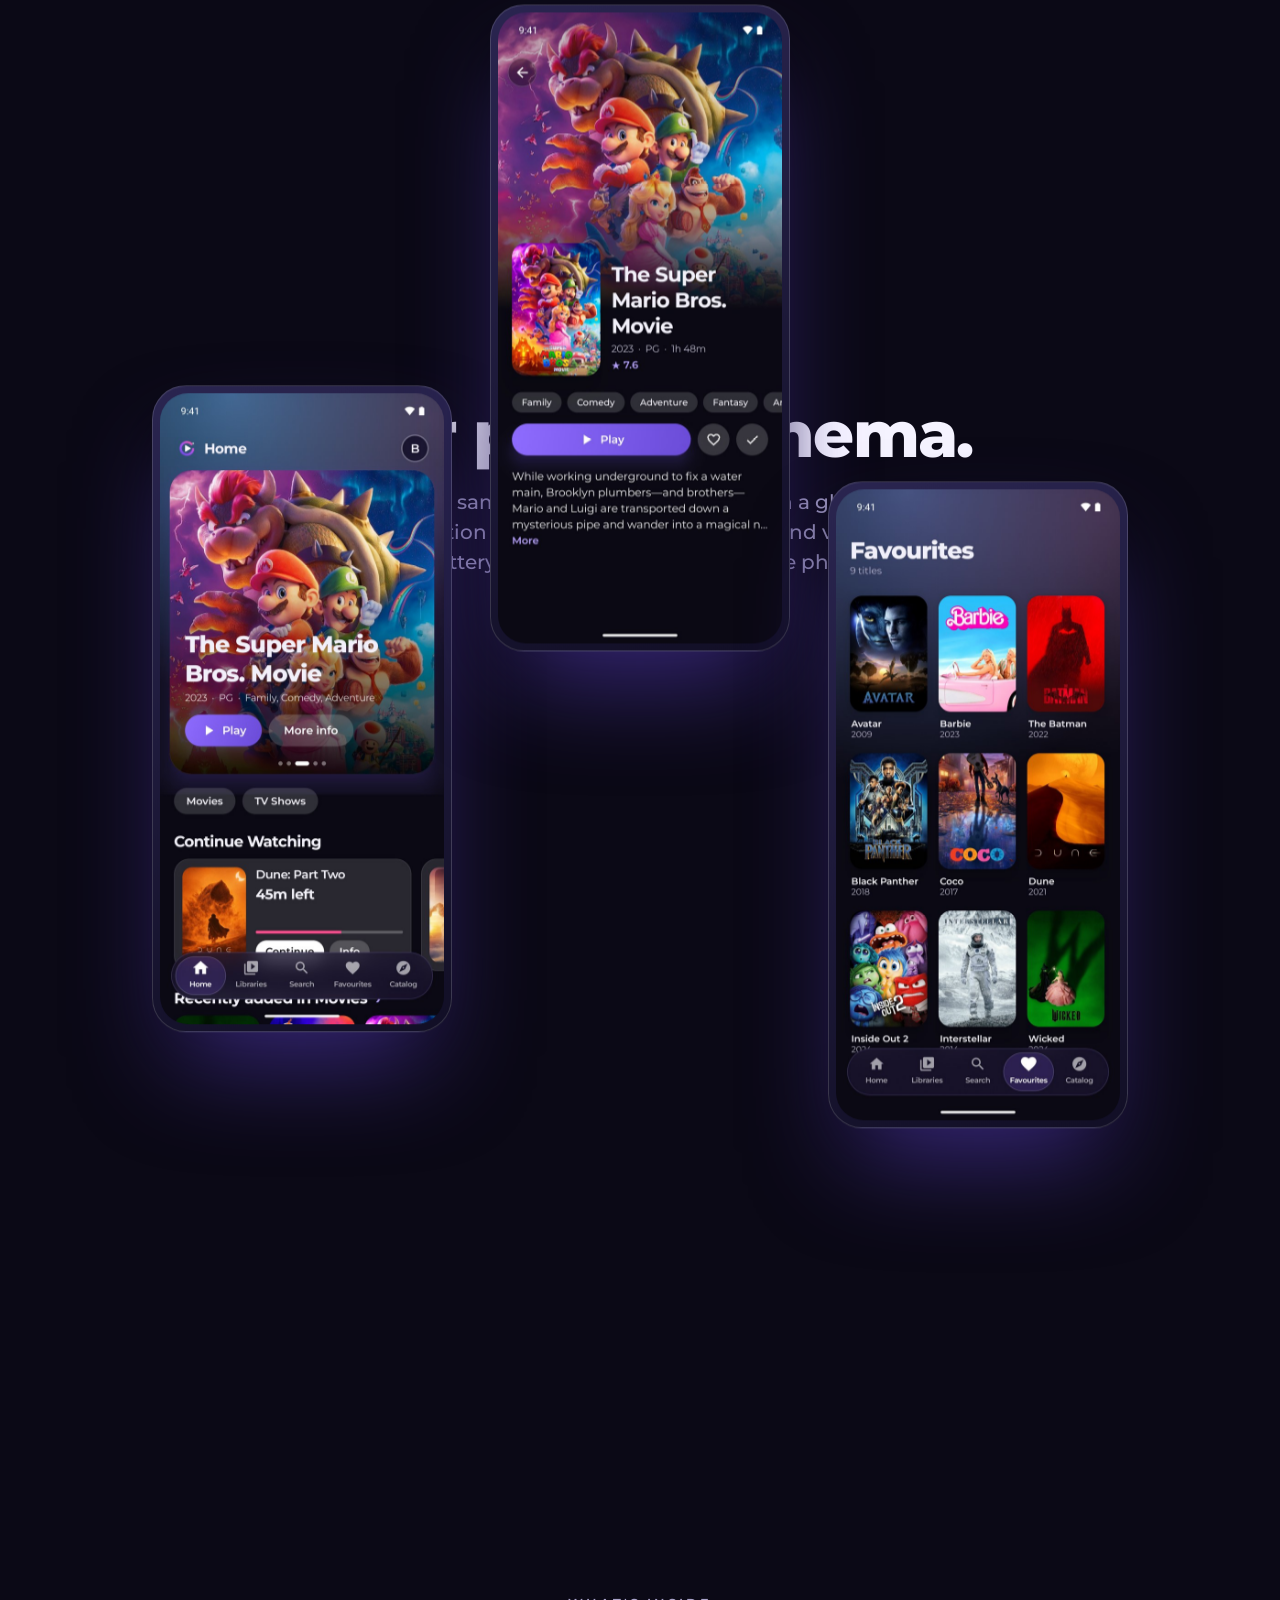
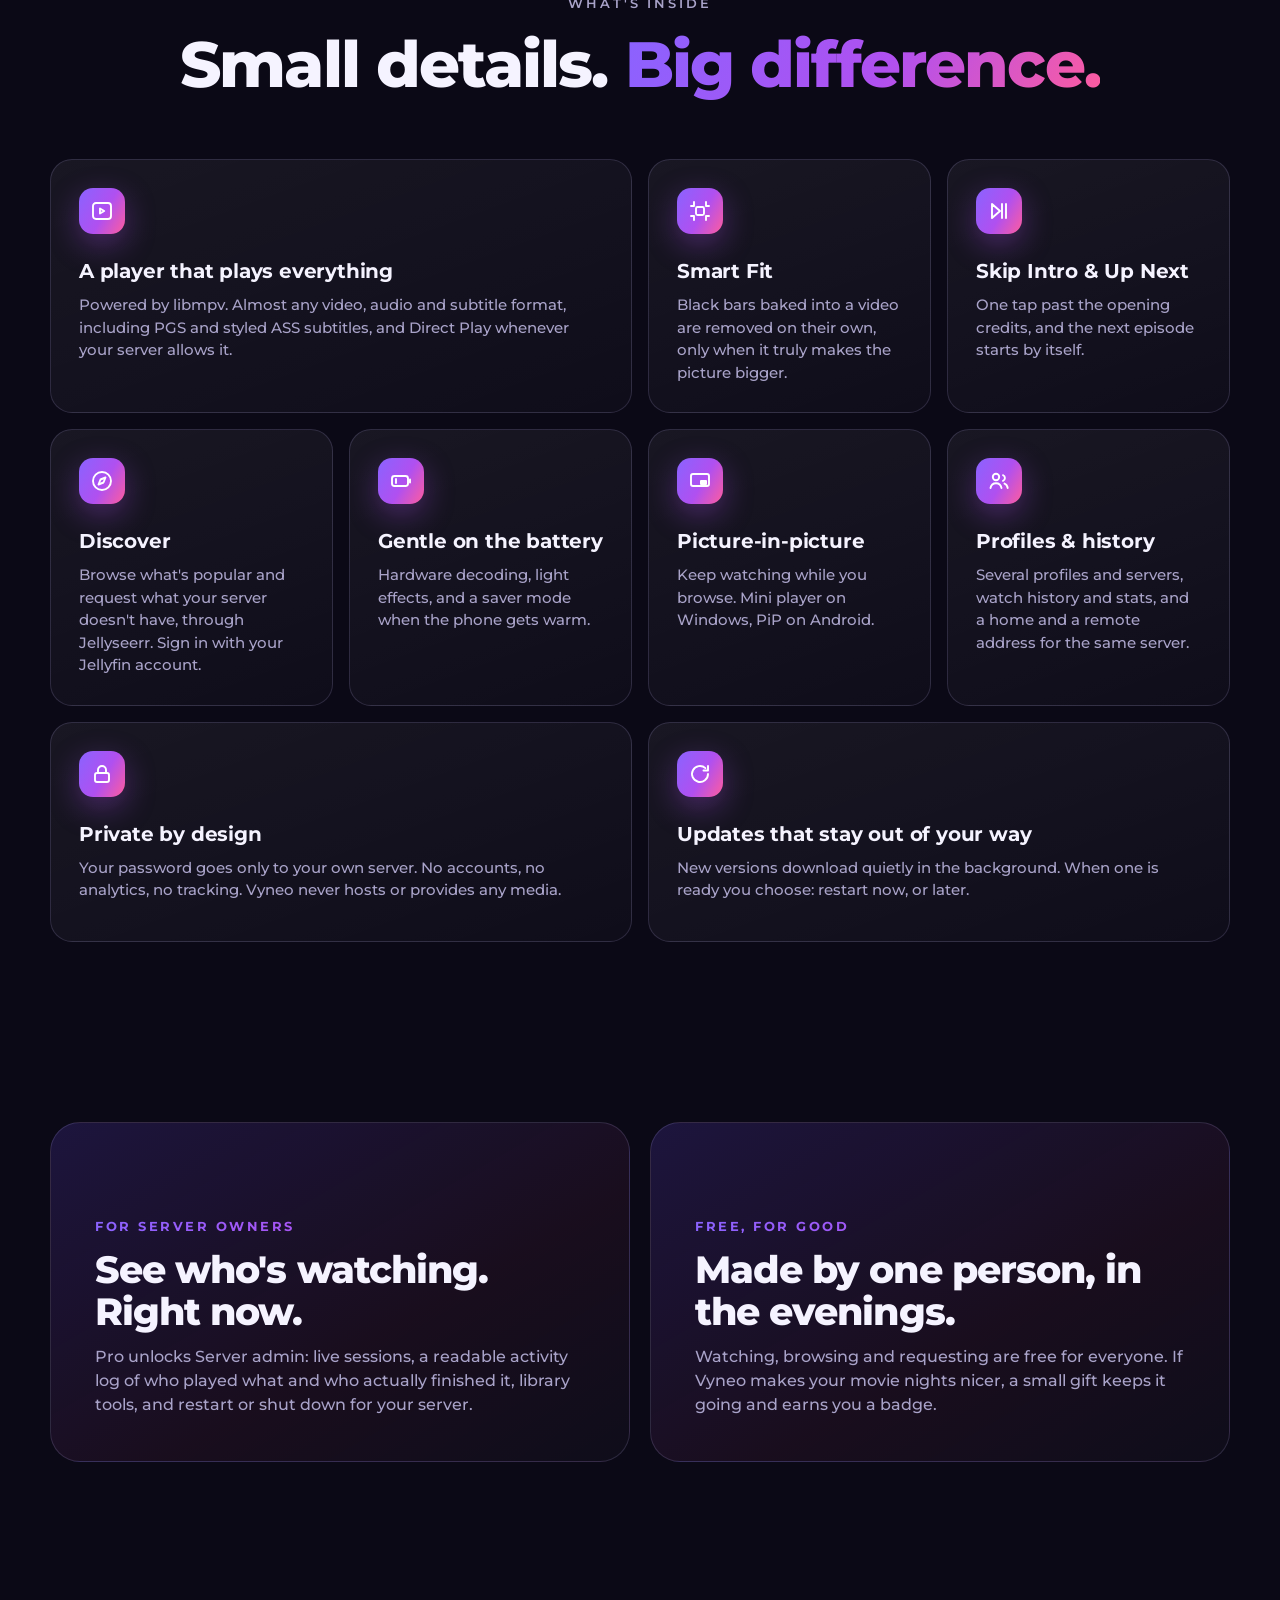
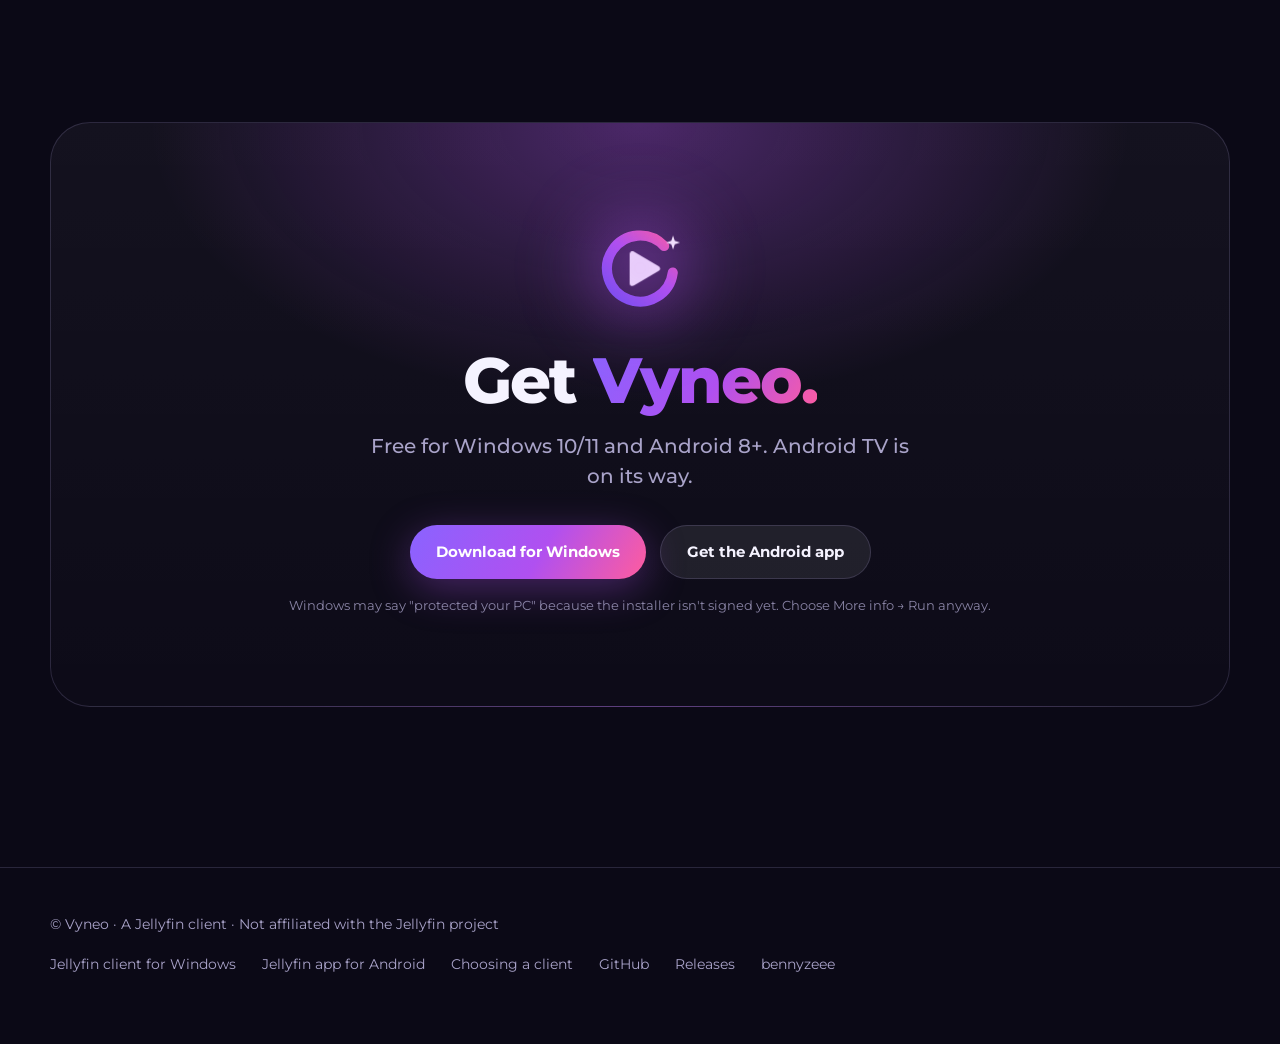
==== commit 1d7ff099: "Website: Windows, Android and choosing-a-client pages" ====
--- a/docs/index.html
+++ b/docs/index.html
@@ -2,11 +2,16 @@
 <html lang="en">
 <head>
 <meta charset="utf-8">
+<meta name="google-site-verification" content="s4IazZJDMMC6mwP2PaHmORcxMusAVeG0BveWBD7sitQ" />
 <meta name="viewport" content="width=device-width, initial-scale=1">
-<title>Vyneo — a Jellyfin client for Windows and Android</title>
-<meta name="description" content="Vyneo is a beautiful Jellyfin client for Windows and Android with a real video player (libmpv) inside. Free, private, no tracking.">
+<title>Vyneo – Jellyfin client for Windows &amp; Android</title>
+<meta name="description" content="Vyneo is a free Jellyfin client for Windows and Android with a real video player (libmpv), Jellyseerr built in, smooth animations and no tracking. Download the Jellyfin app for Windows 10/11 and Android.">
+<meta name="keywords" content="Jellyfin client, Jellyfin app for Windows, Jellyfin app for Android, Jellyfin player, Jellyfin libmpv, Jellyseerr, Vyneo">
+<meta name="robots" content="index, follow, max-image-preview:large">
 <meta name="theme-color" content="#0b0916">
-<meta property="og:title" content="Vyneo — a Jellyfin client for Windows and Android">
+<meta property="og:title" content="Vyneo – Jellyfin client for Windows & Android">
+<meta name="twitter:card" content="summary_large_image">
+<meta name="twitter:image" content="https://bennyzeee.github.io/Vyneo/assets/social-preview.png">
 <meta property="og:description" content="Your Jellyfin library, the way it should feel. A smooth, calm client with a proper video player.">
 <meta property="og:image" content="https://bennyzee.github.io/Vyneo/assets/social-preview.png">
 <meta property="og:url" content="https://bennyzee.github.io/Vyneo/">
@@ -170,6 +175,15 @@
   .rv{opacity:1;transform:none}.screen{transform:none}
 }
 </style>
+<script type="application/ld+json">
+{"@context":"https://schema.org","@graph":[
+ {"@type":"WebSite","name":"Vyneo","url":"https://bennyzeee.github.io/Vyneo/"},
+ {"@type":"SoftwareApplication","name":"Vyneo","applicationCategory":"MultimediaApplication","operatingSystem":"Windows 10, Windows 11, Android 8.0+",
+  "description":"A Jellyfin client for Windows and Android with a real video player (libmpv), Jellyseerr built in and no tracking.",
+  "url":"https://bennyzeee.github.io/Vyneo/","image":"https://bennyzeee.github.io/Vyneo/assets/social-preview.png",
+  "downloadUrl":"https://github.com/bennyzeee/Vyneo/releases/latest","offers":{"@type":"Offer","price":"0","priceCurrency":"USD"},
+  "author":{"@type":"Person","name":"bennyzeee","url":"https://github.com/bennyzeee"}}]}
+</script>
 </head>
 <body>
 <div class="aura"></div>
@@ -273,7 +287,7 @@
 
 <footer><div class="wrap">
   <div>© Vyneo · A Jellyfin client · Not affiliated with the Jellyfin project</div>
-  <div class="fl"><a href="https://github.com/bennyzeee/Vyneo">GitHub</a><a href="https://github.com/bennyzeee/Vyneo/releases">Releases</a><a href="https://github.com/bennyzeee">bennyzeee</a></div>
+  <div class="fl"><a href="jellyfin-client-for-windows.html">Jellyfin client for Windows</a><a href="jellyfin-app-for-android.html">Jellyfin app for Android</a><a href="choosing-a-jellyfin-client.html">Choosing a client</a><a href="https://github.com/bennyzeee/Vyneo">GitHub</a><a href="https://github.com/bennyzeee/Vyneo/releases">Releases</a><a href="https://github.com/bennyzeee">bennyzeee</a></div>
 </div></footer>
 
 <script>
